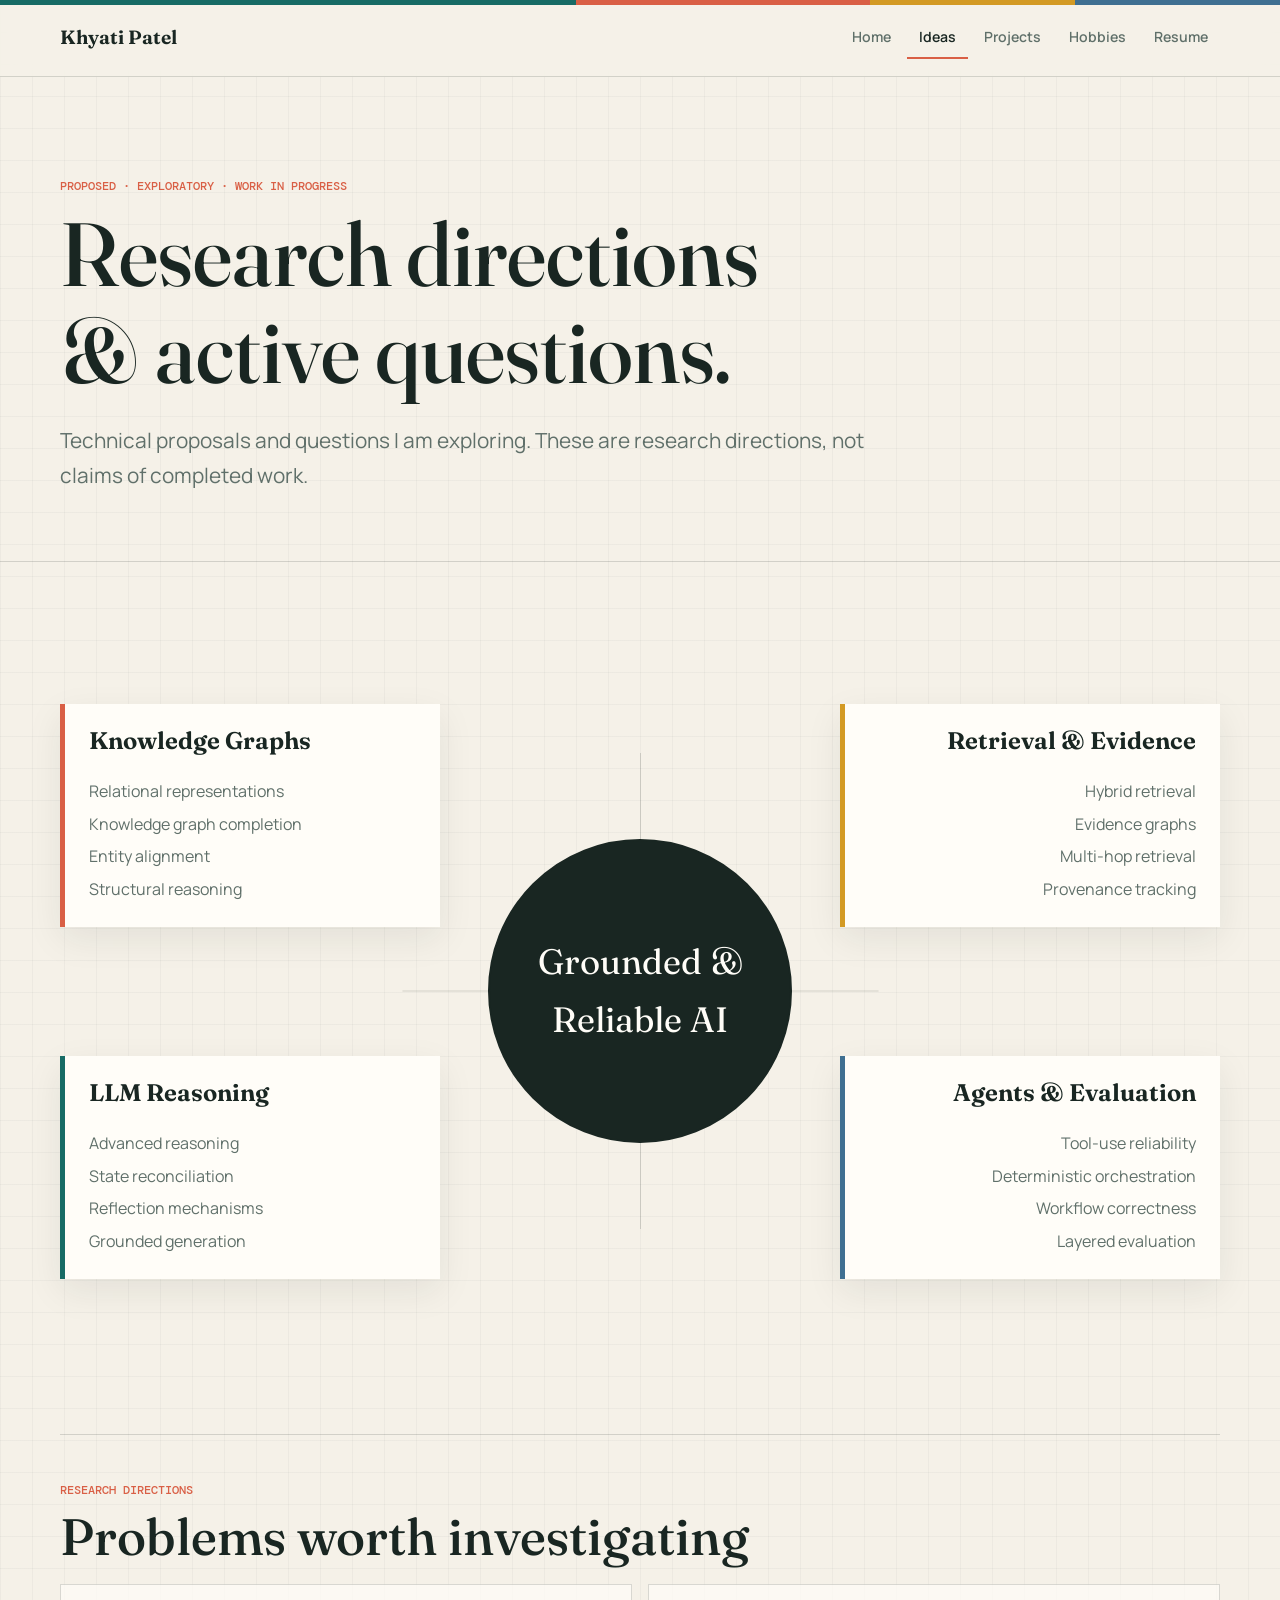
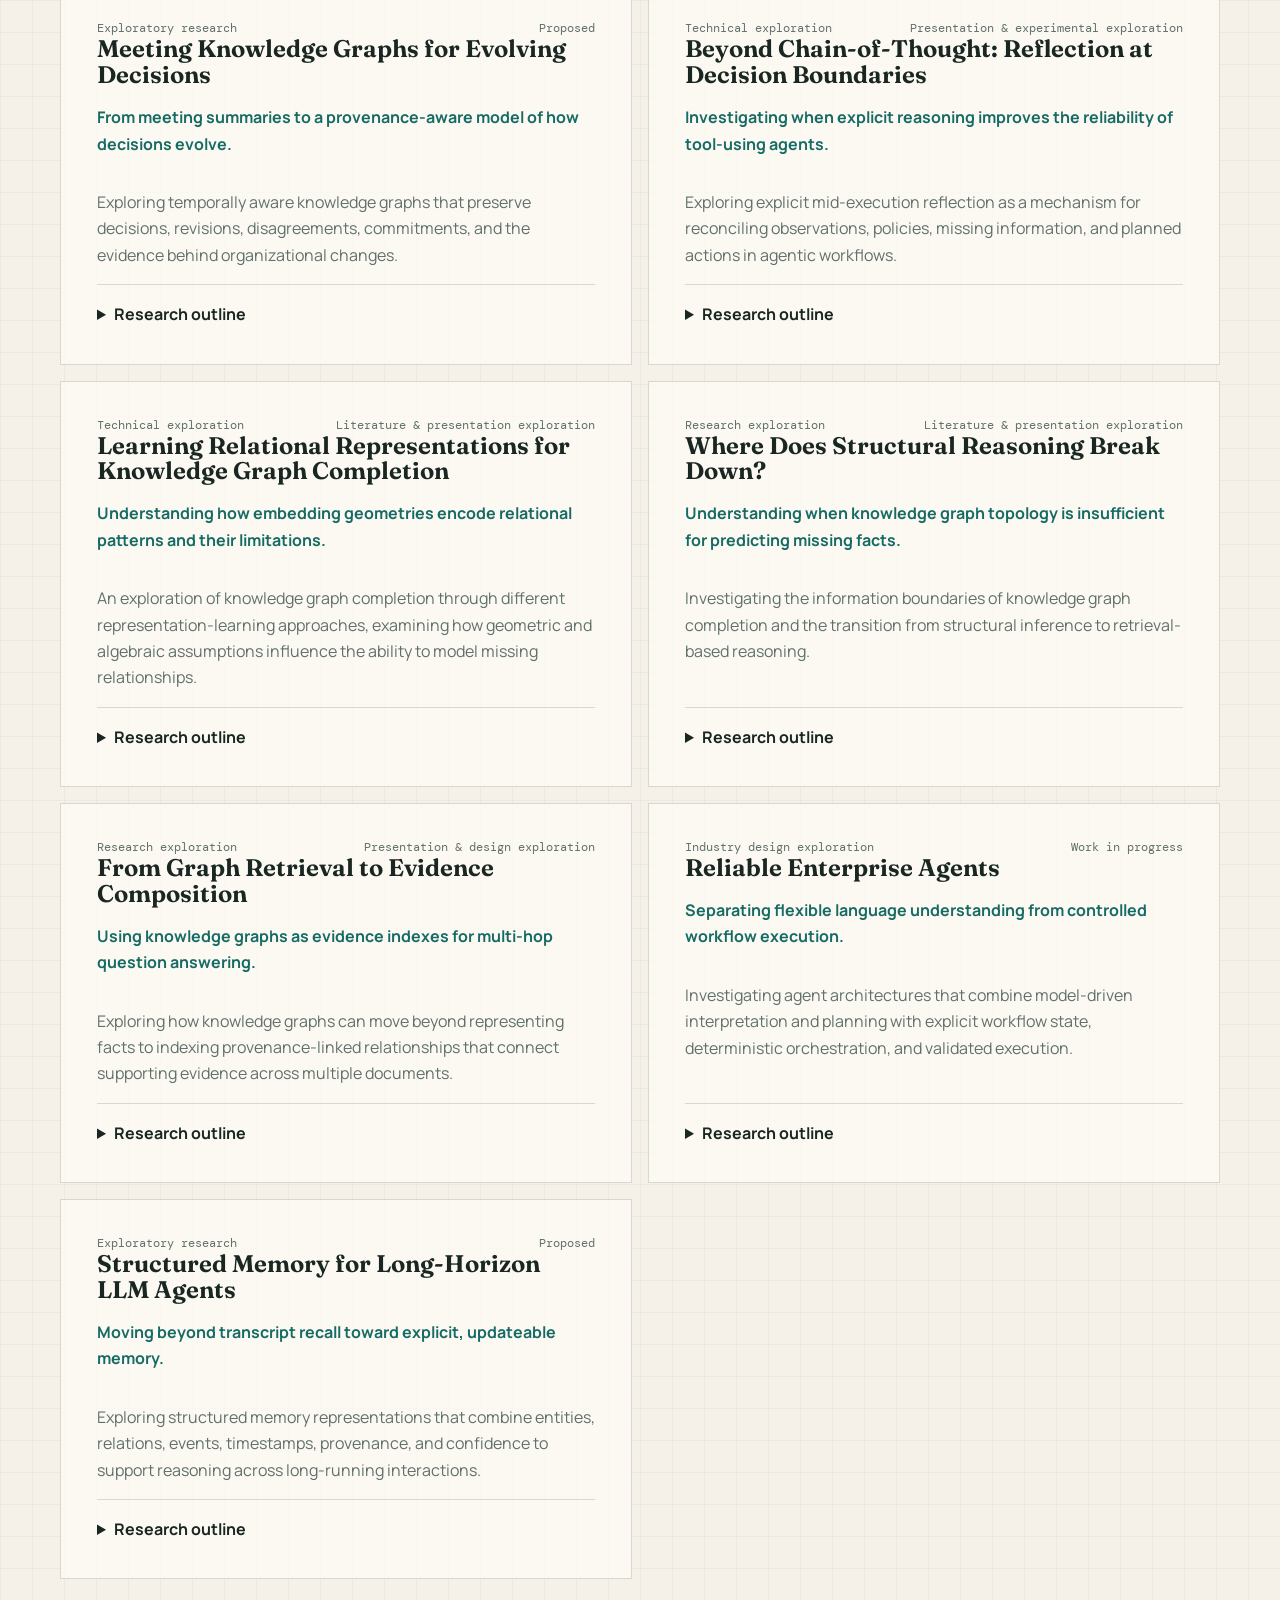
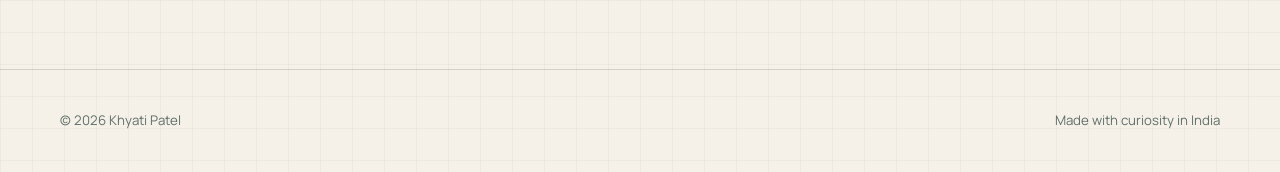
==== interests.html @ 3e325c34 "initial commit" ====
<!doctype html>
<html lang="en">
<head>
  <meta charset="utf-8">
  <meta name="viewport" content="width=device-width, initial-scale=1">
  <meta name="description" content="Exploratory research directions in knowledge graphs, retrieval, grounded LLMs, and reliable agents.">
  <title>Your Name | Research Ideas</title>
  <link rel="stylesheet" href="styles.css">
  <script src="site-data.js" defer></script>
  <script src="app.js" defer></script>
</head>
<body data-page="interests">
  <div data-site-header></div>
  <main id="main-content">
    <header class="page-heading">
      <div class="shell reveal">
        <p class="eyebrow">Proposed · Exploratory · Work in progress</p>
        <h1>Research directions & active questions.</h1>
        <p class="lede">Technical proposals and questions I am exploring. These are research directions, not claims of completed work.</p>
      </div>
    </header>
    <section class="shell page-content">
      <div class="mind-map" data-mind-map aria-label="Mind map of current interests"></div>
      <hr class="section-rule">
      <p class="eyebrow">Research directions</p>
      <h2>Problems worth investigating</h2>
      <div class="article-grid" data-articles></div>
    </section>
  </main>
  <div data-site-footer></div>
</body>
</html>
---- styles.css ----
@import url('https://fonts.googleapis.com/css2?family=DM+Mono:wght@400;500&family=Fraunces:opsz,wght@9..144,500;9..144,650&family=Manrope:wght@400;500;600;700&display=swap');

:root {
  --ink: #192622;
  --muted: #60706a;
  --paper: #f5f1e8;
  --paper-deep: #e9e1d2;
  --white: #fffdf8;
  --teal: #176b65;
  --coral: #d95f45;
  --gold: #d39a24;
  --blue: #3f6f91;
  --line: rgba(25, 38, 34, 0.16);
  --shadow: 0 22px 60px rgba(30, 50, 43, 0.12);
  --max-width: 1160px;
}

* { box-sizing: border-box; }
html { scroll-behavior: smooth; }
body {
  margin: 0;
  color: var(--ink);
  background:
    linear-gradient(rgba(25, 38, 34, 0.035) 1px, transparent 1px),
    linear-gradient(90deg, rgba(25, 38, 34, 0.035) 1px, transparent 1px),
    var(--paper);
  background-size: 32px 32px;
  font-family: "Manrope", sans-serif;
  line-height: 1.65;
}

body::before {
  content: "";
  position: fixed;
  inset: 0 0 auto;
  height: 5px;
  background: linear-gradient(90deg, var(--teal) 0 45%, var(--coral) 45% 68%, var(--gold) 68% 84%, var(--blue) 84%);
  z-index: 20;
}

a { color: inherit; }
img { display: block; max-width: 100%; }
button, a { -webkit-tap-highlight-color: transparent; }

.skip-link {
  position: fixed;
  top: -100px;
  left: 1rem;
  z-index: 30;
  padding: 0.7rem 1rem;
  background: var(--ink);
  color: var(--white);
}
.skip-link:focus { top: 1rem; }

.site-header {
  position: sticky;
  top: 0;
  z-index: 10;
  border-bottom: 1px solid var(--line);
  background: rgba(245, 241, 232, 0.93);
  backdrop-filter: blur(14px);
}
.nav-shell {
  width: min(calc(100% - 2rem), var(--max-width));
  min-height: 76px;
  margin: auto;
  display: flex;
  align-items: center;
  justify-content: space-between;
  gap: 2rem;
}
.wordmark {
  font-family: "Fraunces", serif;
  font-size: 1.2rem;
  font-weight: 650;
  text-decoration: none;
}
.site-nav { display: flex; gap: 0.25rem; }
.site-nav a {
  padding: 0.5rem 0.75rem;
  border-bottom: 2px solid transparent;
  color: var(--muted);
  font-size: 0.88rem;
  font-weight: 600;
  text-decoration: none;
}
.site-nav a:hover, .site-nav a:focus-visible, .site-nav a[aria-current="page"] {
  border-color: var(--coral);
  color: var(--ink);
}
.menu-button {
  display: none;
  width: 42px;
  height: 42px;
  border: 1px solid var(--line);
  background: transparent;
  color: var(--ink);
  cursor: pointer;
}
.menu-button svg { width: 20px; }

main { min-height: calc(100vh - 180px); }
.shell { width: min(calc(100% - 2rem), var(--max-width)); margin-inline: auto; }
.eyebrow {
  margin: 0 0 0.75rem;
  color: var(--coral);
  font: 500 0.75rem/1.2 "DM Mono", monospace;
  letter-spacing: 0;
  text-transform: uppercase;
}
h1, h2, h3 { margin-top: 0; font-family: "Fraunces", serif; line-height: 1.08; }
h1 { max-width: 13ch; margin-bottom: 1.5rem; font-size: clamp(2.8rem, 7vw, 6.5rem); font-weight: 500; }
h2 { margin-bottom: 1.25rem; font-size: clamp(2rem, 4vw, 3.7rem); font-weight: 500; }
h3 { font-size: 1.5rem; font-weight: 650; }
.lede { max-width: 62ch; color: var(--muted); font-size: clamp(1.05rem, 2vw, 1.3rem); }

.hero {
  min-height: calc(92vh - 76px);
  padding: clamp(2.5rem, 5vw, 4rem) 0 2.5rem;
  display: grid;
  grid-template-columns: minmax(0, 1.15fr) minmax(280px, 0.85fr);
  align-items: center;
  gap: clamp(2rem, 8vw, 7rem);
}
.hero-copy { padding-bottom: 2rem; }
.hero h1 { max-width: none; font-size: clamp(2.7rem, 3.8vw, 3.8rem); }
.hero-name { color: var(--teal); }
.hero-actions, .social-links { display: flex; flex-wrap: wrap; gap: 0.75rem; }
.hero-actions { margin-top: 2rem; }
.button {
  min-height: 46px;
  padding: 0.72rem 1rem;
  display: inline-flex;
  align-items: center;
  justify-content: center;
  gap: 0.55rem;
  border: 1px solid var(--ink);
  background: var(--ink);
  color: var(--white);
  font-weight: 700;
  text-decoration: none;
}
.button.secondary { background: transparent; color: var(--ink); }
.button:hover, .button:focus-visible { transform: translateY(-2px); box-shadow: 5px 5px 0 var(--gold); }
.button svg, .text-link svg { width: 18px; height: 18px; }

.portrait-wrap { position: relative; max-width: 430px; justify-self: end; }
.portrait-wrap::before {
  content: "";
  position: absolute;
  inset: 22px -18px -18px 22px;
  border: 2px solid var(--teal);
  z-index: -1;
}
.portrait {
  width: 100%;
  aspect-ratio: 4 / 5;
  object-fit: cover;
  border: 1px solid var(--line);
  box-shadow: var(--shadow);
  background: var(--paper-deep);
}
.availability {
  position: absolute;
  right: -1.25rem;
  bottom: 1.5rem;
  max-width: 185px;
  padding: 0.75rem 1rem;
  border-left: 4px solid var(--gold);
  background: var(--white);
  font: 500 0.78rem/1.45 "DM Mono", monospace;
  box-shadow: 0 10px 30px rgba(25, 38, 34, 0.15);
}

.intro-band { padding: clamp(4rem, 9vw, 8rem) 0; background: var(--ink); color: var(--white); }
.intro-grid { display: grid; grid-template-columns: 0.7fr 1.3fr; gap: 3rem; }
.intro-band .lede { color: #cbd4d0; }
.social-links { margin-top: 2rem; }
.social-links a { color: var(--white); text-underline-offset: 5px; }

.home-section { padding-block: clamp(4rem, 9vw, 8rem); }
.section-heading {
  margin-bottom: 3rem;
  display: grid;
  grid-template-columns: 1fr 1fr;
  align-items: end;
  gap: 2rem;
}
.section-heading h2 { margin-bottom: 0; }
.section-heading .text-link { justify-self: end; }
.interest-list { border-top: 1px solid var(--line); }
.interest-row {
  padding: 1.5rem 0;
  display: grid;
  grid-template-columns: 50px minmax(220px, 0.8fr) 1.2fr;
  gap: 1.5rem;
  border-bottom: 1px solid var(--line);
  align-items: baseline;
}
.interest-row > span { color: var(--coral); font: 500 0.75rem "DM Mono", monospace; }
.interest-row h3, .interest-row p { margin: 0; }
.interest-row p { color: var(--muted); }
.work-band { background: var(--paper-deep); }
.compact-grid .project-card { background: var(--white); }

.page-heading { padding: clamp(4rem, 8vw, 7rem) 0 3rem; border-bottom: 1px solid var(--line); }
.page-heading h1 { max-width: 14ch; }
.page-content { padding: clamp(3rem, 7vw, 6rem) 0; }

.hobby-grid, .project-grid, .article-grid { display: grid; grid-template-columns: repeat(2, 1fr); gap: 1rem; }
.hobby-card, .project-card, .article-card {
  min-width: 0;
  padding: clamp(1.4rem, 3vw, 2.25rem);
  border: 1px solid var(--line);
  background: rgba(255, 253, 248, 0.72);
}
.hobby-card { min-height: 280px; display: flex; flex-direction: column; }
.hobby-icon {
  width: 46px;
  height: 46px;
  margin-bottom: 3rem;
  display: grid;
  place-items: center;
  background: var(--gold);
  color: var(--ink);
}
.hobby-icon svg { width: 23px; }
.text-card {
  min-height: 260px;
  display: flex;
  flex-direction: column;
  background: rgba(255, 253, 248, 0.8);
}
.text-card.has-gallery {
  padding: 0;
  overflow: hidden;
}
.hobby-gallery {
  display: grid;
  grid-template-columns: repeat(auto-fit, minmax(120px, 1fr));
  gap: 0.5rem;
  padding: 0.75rem;
}
.hobby-gallery img {
  width: 100%;
  height: 130px;
  object-fit: cover;
  display: block;
  border: 1px solid var(--line);
  border-radius: 0.25rem;
}
.hobby-text {
  padding: 1.4rem 1.4rem 1.8rem;
}
.text-card .hobby-icon {
  margin-bottom: 1.5rem;
}
.text-card h3 {
  margin-bottom: 0.75rem;
}
.card-copy { color: var(--muted); }
.card-detail { margin-top: auto; padding-top: 1.5rem; font: 400 0.78rem/1.6 "DM Mono", monospace; }

.project-grid { grid-template-columns: repeat(3, 1fr); }
.project-card { min-height: 340px; display: flex; flex-direction: column; border-top: 5px solid var(--teal); }
.project-status { color: var(--coral); font: 500 0.75rem "DM Mono", monospace; text-transform: uppercase; }
.project-advisor {
  margin: 0 0 1rem;
  color: var(--teal);
  font: 500 0.76rem "DM Mono", monospace;
}
.project-bullets {
  margin: 0;
  padding-left: 1.1rem;
  color: var(--muted);
}
.project-bullets li + li { margin-top: 0.45rem; }
.tags { display: flex; flex-wrap: wrap; gap: 0.4rem; margin: 1.5rem 0; }
.tag { padding: 0.25rem 0.55rem; background: var(--paper-deep); font: 400 0.72rem "DM Mono", monospace; }
.project-links { display: flex; gap: 1rem; margin-top: auto; }
.text-link { display: inline-flex; align-items: center; gap: 0.35rem; font-weight: 700; text-underline-offset: 4px; }

.mind-map {
  position: relative;
  min-height: 680px;
  display: grid;
  grid-template-columns: 1fr 0.8fr 1fr;
  grid-template-rows: 1fr 1fr;
  gap: 1.5rem 3rem;
  align-items: center;
}
.mind-map::before, .mind-map::after {
  content: "";
  position: absolute;
  left: 50%;
  top: 15%;
  width: 1px;
  height: 70%;
  background: var(--line);
  z-index: -1;
}
.mind-map::after { transform: rotate(90deg); }
.map-center {
  grid-column: 2;
  grid-row: 1 / 3;
  aspect-ratio: 1;
  display: grid;
  place-items: center;
  padding: 1rem;
  border: 2px solid var(--ink);
  border-radius: 50%;
  background: var(--ink);
  color: var(--white);
  text-align: center;
  font-family: "Fraunces", serif;
  font-size: clamp(1.3rem, 3vw, 2.2rem);
}
.map-branch { padding: 1.5rem; border-left: 5px solid var(--branch-color); background: var(--white); box-shadow: 0 12px 34px rgba(25, 38, 34, 0.08); }
.map-branch:nth-of-type(2), .map-branch:nth-of-type(4) { text-align: right; }
.map-branch ul { margin: 0; padding: 0; list-style: none; color: var(--muted); }
.map-branch li + li { margin-top: 0.4rem; }
.map-branch[data-color="coral"] { --branch-color: var(--coral); }
.map-branch[data-color="gold"] { --branch-color: var(--gold); }
.map-branch[data-color="teal"] { --branch-color: var(--teal); }
.map-branch[data-color="blue"] { --branch-color: var(--blue); }

.section-rule { margin: clamp(4rem, 8vw, 7rem) 0 3rem; border: 0; border-top: 1px solid var(--line); }
.article-card { min-height: 230px; }
.article-meta { display: flex; justify-content: space-between; gap: 1rem; color: var(--muted); font: 400 0.72rem "DM Mono", monospace; }
.idea-card { display: flex; flex-direction: column; }
.idea-subtitle { margin-top: -0.5rem; color: var(--teal); font-weight: 700; }
.idea-card details { margin-top: auto; padding-top: 1rem; border-top: 1px solid var(--line); }
.idea-card summary { cursor: pointer; font-weight: 700; }
.idea-details { padding-top: 1rem; color: var(--muted); }
.idea-details h4 { margin: 1rem 0 0.25rem; color: var(--ink); font: 500 0.75rem "DM Mono", monospace; text-transform: uppercase; }
.idea-details p { margin: 0; }

.site-footer { padding: 2.5rem 0; border-top: 1px solid var(--line); }
.footer-inner { display: flex; justify-content: space-between; gap: 2rem; color: var(--muted); font-size: 0.83rem; }

.reveal { animation: reveal 650ms ease both; }
.reveal-delay { animation-delay: 120ms; }
@keyframes reveal { from { opacity: 0; transform: translateY(18px); } to { opacity: 1; transform: none; } }
@media (prefers-reduced-motion: reduce) { *, *::before, *::after { scroll-behavior: auto !important; animation: none !important; transition: none !important; } }

@media (max-width: 820px) {
  .menu-button { display: grid; place-items: center; }
  .site-nav {
    position: absolute;
    inset: 76px 0 auto;
    padding: 0.75rem 1rem 1rem;
    display: none;
    flex-direction: column;
    border-bottom: 1px solid var(--line);
    background: var(--paper);
  }
  .site-nav[data-open="true"] { display: flex; }
  .site-nav a { padding: 0.75rem; }
  .hero { min-height: auto; grid-template-columns: 1fr; }
  .portrait-wrap { width: min(90%, 430px); justify-self: center; }
  .intro-grid, .project-grid, .section-heading { grid-template-columns: 1fr; }
  .section-heading .text-link { justify-self: start; }
  .interest-row { grid-template-columns: 36px 1fr; }
  .interest-row p { grid-column: 2; }
  .mind-map { min-height: 0; grid-template-columns: 1fr; grid-template-rows: auto; gap: 1rem; }
  .mind-map::before, .mind-map::after { display: none; }
  .map-center { grid-column: 1; grid-row: 1; width: 190px; justify-self: center; }
  .map-branch:nth-of-type(n) { text-align: left; }
}

@media (max-width: 560px) {
  .hobby-grid, .article-grid { grid-template-columns: 1fr; }
  .availability { right: -0.5rem; }
  .footer-inner { flex-direction: column; gap: 0.5rem; }
}
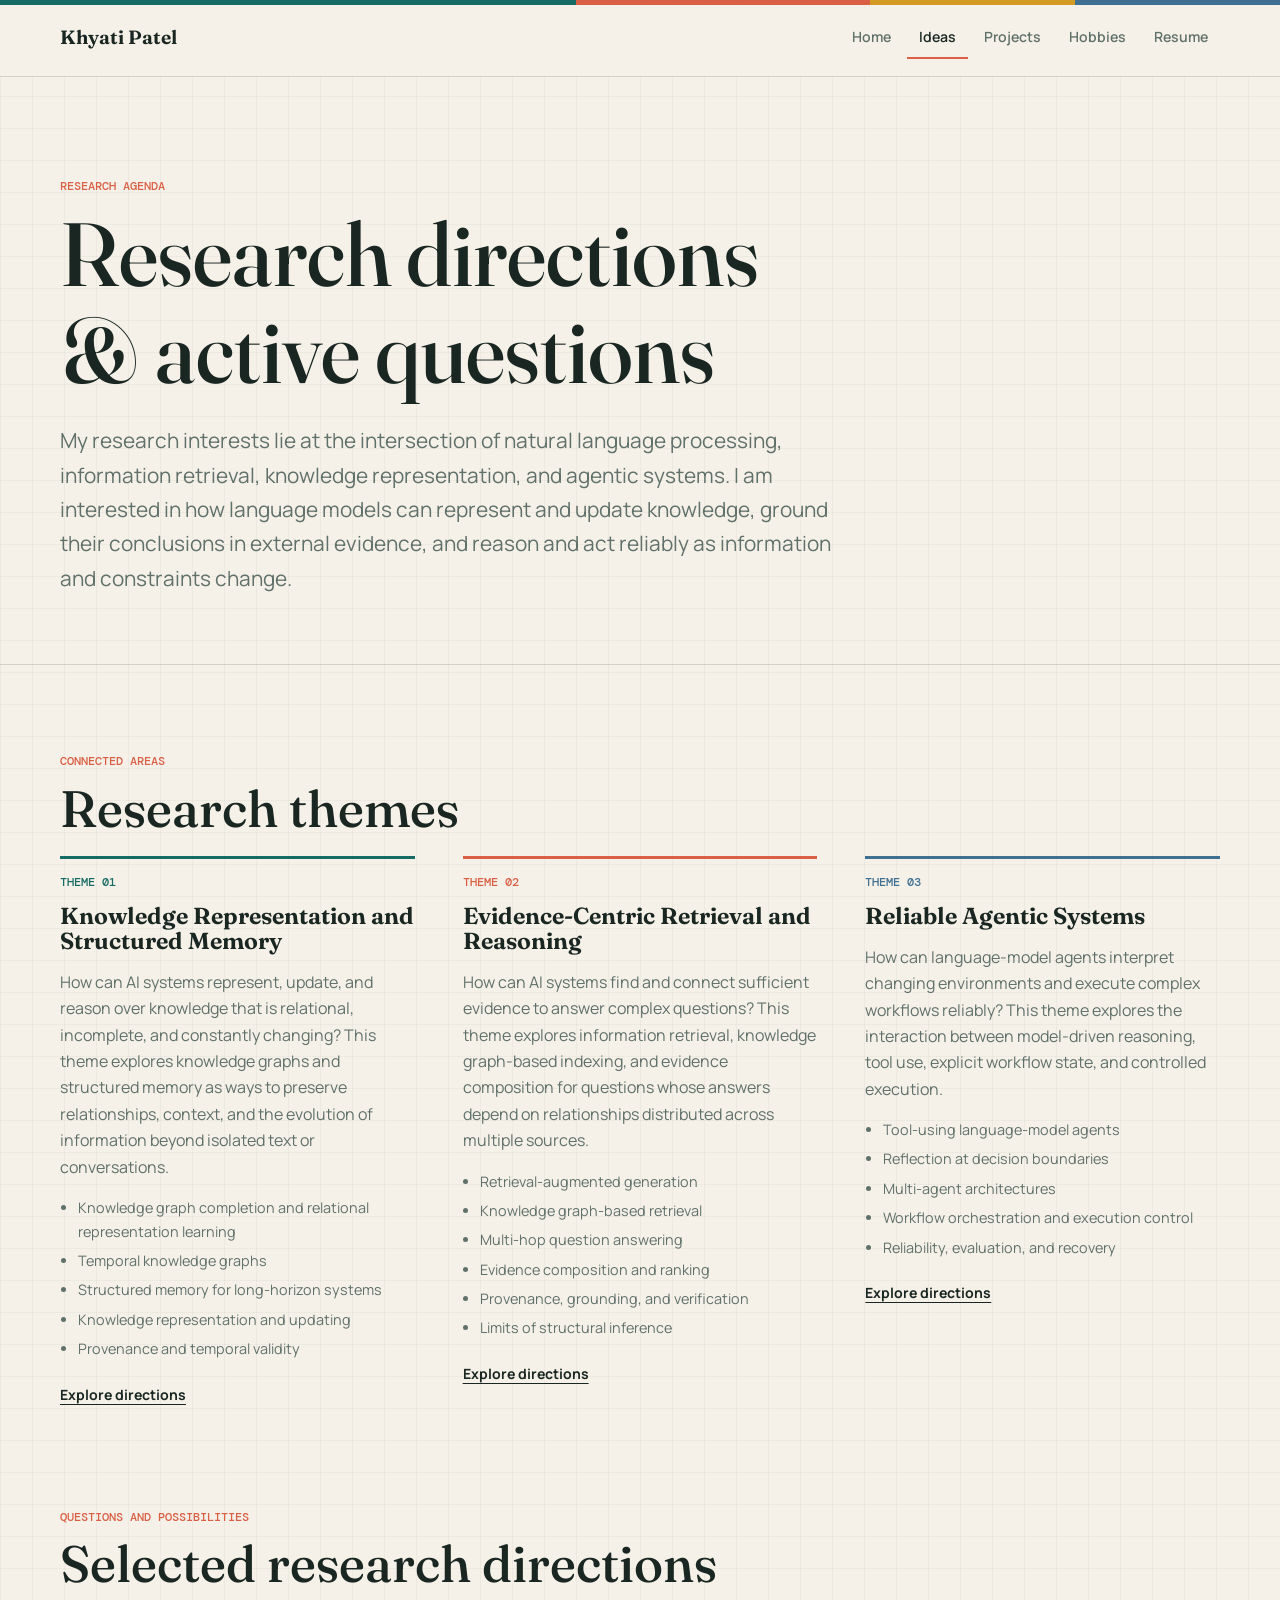
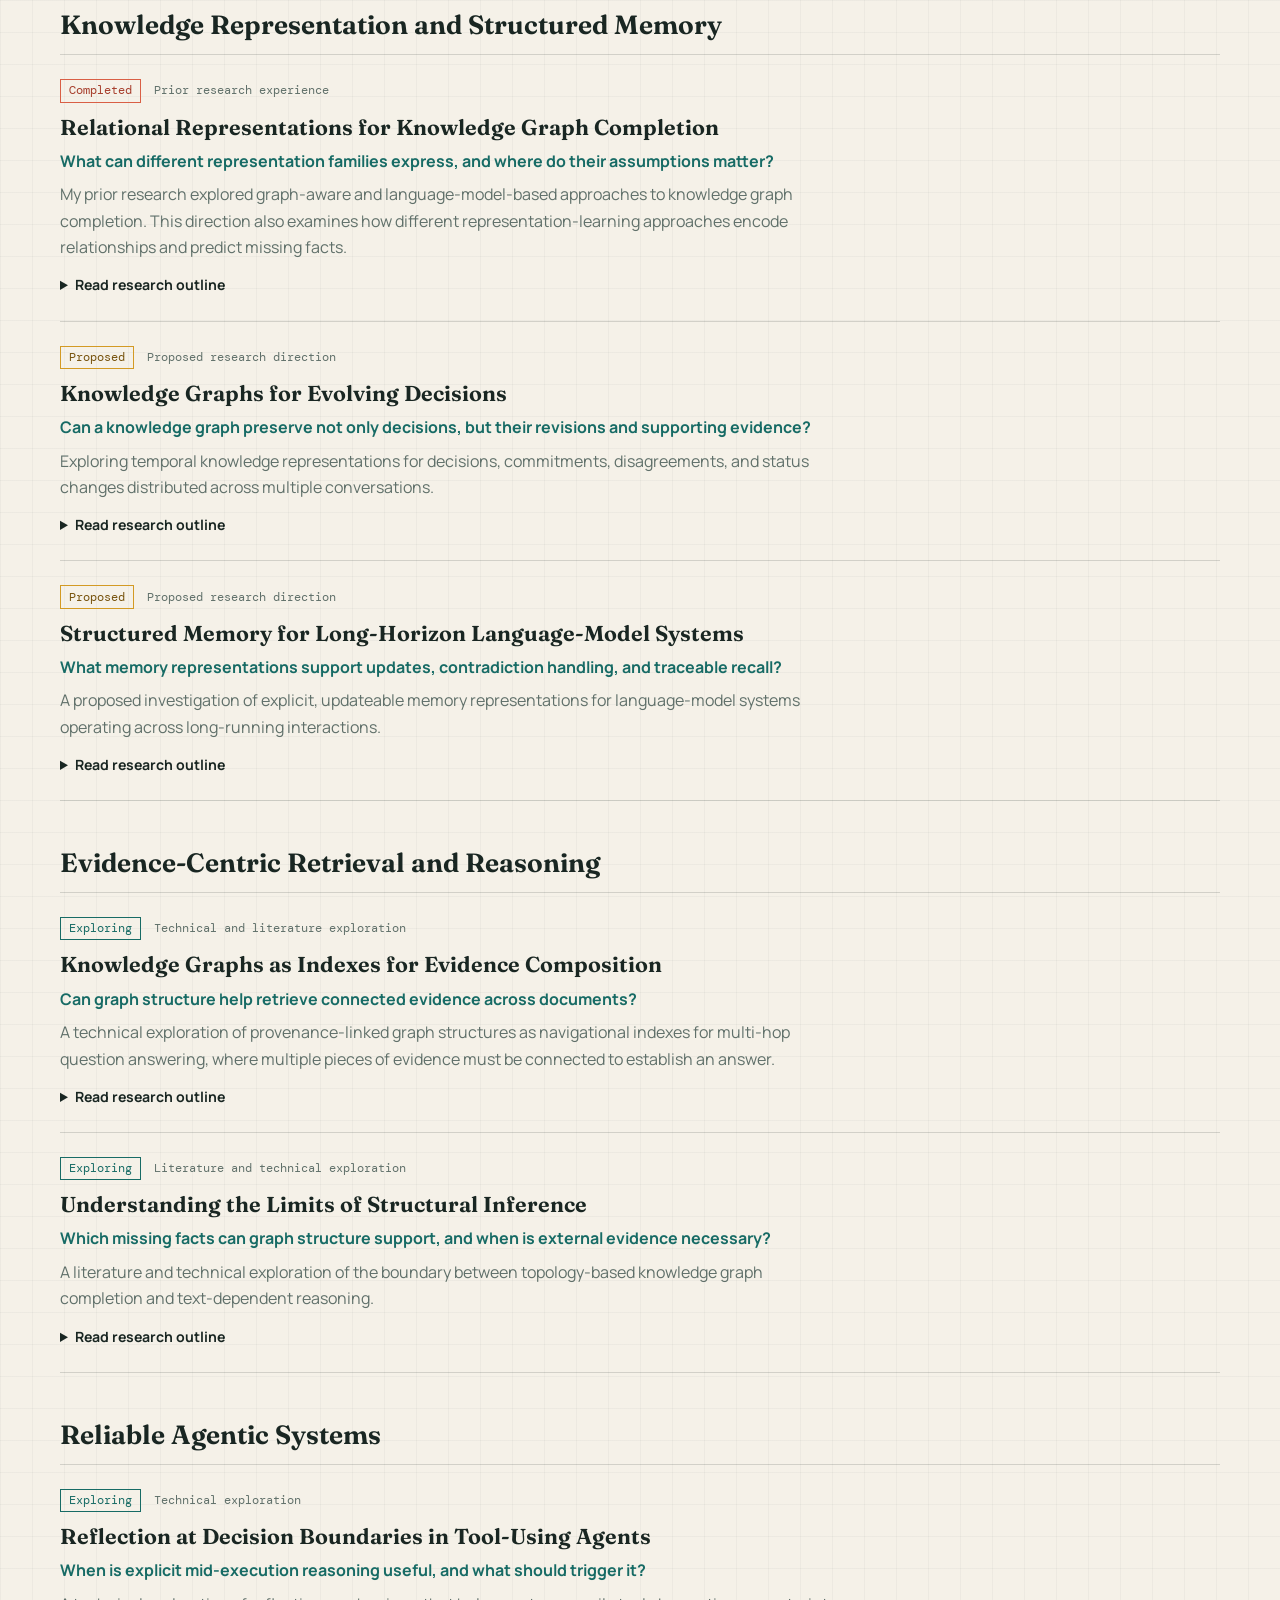
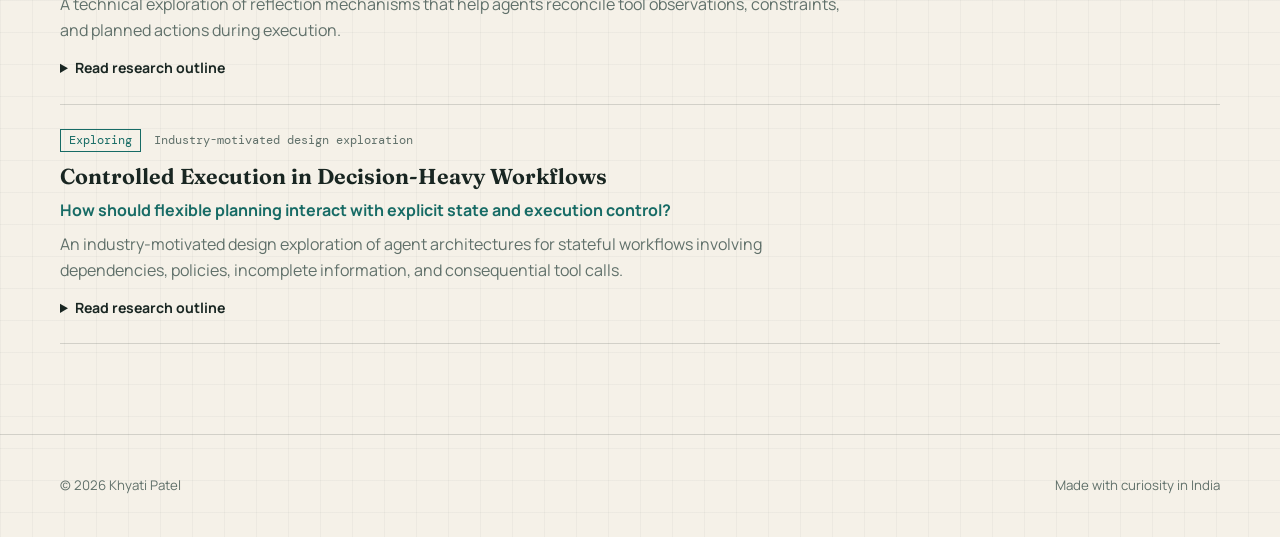
==== commit e8fcdd75: "enhancements_1" ====
--- a/interests.html
+++ b/interests.html
@@ -3,8 +3,8 @@
 <head>
   <meta charset="utf-8">
   <meta name="viewport" content="width=device-width, initial-scale=1">
-  <meta name="description" content="Exploratory research directions in knowledge graphs, retrieval, grounded LLMs, and reliable agents.">
-  <title>Your Name | Research Ideas</title>
+  <meta name="description" content="Research themes and selected directions in structured knowledge, evidence-centric retrieval, and reliable agentic systems.">
+  <title>Your Name | Research Agenda</title>
   <link rel="stylesheet" href="styles.css">
   <script src="site-data.js" defer></script>
   <script src="app.js" defer></script>
@@ -14,17 +14,22 @@
   <main id="main-content">
     <header class="page-heading">
       <div class="shell reveal">
-        <p class="eyebrow">Proposed · Exploratory · Work in progress</p>
-        <h1>Research directions & active questions.</h1>
-        <p class="lede">Technical proposals and questions I am exploring. These are research directions, not claims of completed work.</p>
+        <p class="eyebrow">Research agenda</p>
+        <h1>Reliable language-model systems.</h1>
+        <p class="lede" data-research-introduction></p>
       </div>
     </header>
     <section class="shell page-content">
-      <div class="mind-map" data-mind-map aria-label="Mind map of current interests"></div>
-      <hr class="section-rule">
-      <p class="eyebrow">Research directions</p>
-      <h2>Problems worth investigating</h2>
-      <div class="article-grid" data-articles></div>
+      <section class="research-section" aria-labelledby="research-themes-heading">
+        <p class="eyebrow">Connected areas</p>
+        <h2 id="research-themes-heading">Research themes</h2>
+        <div class="research-themes" data-research-themes></div>
+      </section>
+      <section class="research-section directions-section" aria-labelledby="research-directions-heading">
+        <p class="eyebrow">Questions and possibilities</p>
+        <h2 id="research-directions-heading">Selected research directions</h2>
+        <div class="research-directions" data-research-directions></div>
+      </section>
     </section>
   </main>
   <div data-site-footer></div>
--- a/styles.css
+++ b/styles.css
@@ -263,13 +263,18 @@
 .card-detail { margin-top: auto; padding-top: 1.5rem; font: 400 0.78rem/1.6 "DM Mono", monospace; }
 
 .project-grid { grid-template-columns: repeat(3, 1fr); }
-.project-card { min-height: 340px; display: flex; flex-direction: column; border-top: 5px solid var(--teal); }
+.project-card { min-height: 0; display: flex; flex-direction: column; border-top: 5px solid var(--teal); }
 .project-status { color: var(--coral); font: 500 0.75rem "DM Mono", monospace; text-transform: uppercase; }
+.project-card h3 { margin-bottom: 1rem; }
 .project-advisor {
   margin: 0 0 1rem;
   color: var(--teal);
   font: 500 0.76rem "DM Mono", monospace;
 }
+.project-details { margin-top: 1rem; padding-top: 0.8rem; border-top: 1px solid var(--line); }
+.project-details summary { color: var(--teal); cursor: pointer; font-weight: 700; }
+.project-details summary:hover, .project-details summary:focus-visible { color: var(--coral); }
+.project-details .tags { margin-bottom: 0; }
 .project-bullets {
   margin: 0;
   padding-left: 1.1rem;
@@ -324,6 +329,43 @@
 .map-branch[data-color="gold"] { --branch-color: var(--gold); }
 .map-branch[data-color="teal"] { --branch-color: var(--teal); }
 .map-branch[data-color="blue"] { --branch-color: var(--blue); }
+
+.research-section + .research-section { margin-top: clamp(4rem, 8vw, 7rem); }
+.research-themes { display: grid; grid-template-columns: repeat(3, minmax(0, 1fr)); gap: clamp(1.5rem, 4vw, 3rem); }
+.research-theme {
+  --theme-accent: var(--teal);
+  padding-top: 1rem;
+  border-top: 3px solid var(--theme-accent);
+}
+.research-theme[data-theme="evidence-retrieval"] { --theme-accent: var(--coral); }
+.research-theme[data-theme="reliable-agents"] { --theme-accent: var(--blue); }
+.theme-number { margin: 0 0 0.8rem; color: var(--theme-accent); font: 500 0.72rem "DM Mono", monospace; text-transform: uppercase; }
+.research-theme h3 { margin-bottom: 0.8rem; font-size: 1.45rem; }
+.theme-description { color: var(--muted); }
+.theme-topics { margin: 1rem 0 1.25rem; padding-left: 1.1rem; color: var(--muted); font-size: 0.9rem; }
+.theme-topics li + li { margin-top: 0.35rem; }
+.theme-link { color: var(--ink); font-size: 0.88rem; font-weight: 700; text-underline-offset: 4px; }
+.direction-theme + .direction-theme { margin-top: 3rem; }
+.direction-theme { scroll-margin-top: 6rem; }
+.direction-theme > h3 { margin-bottom: 0; padding-bottom: 0.9rem; border-bottom: 1px solid var(--line); font-size: 1.65rem; }
+.research-direction { padding: 1.5rem 0; border-bottom: 1px solid var(--line); }
+.direction-meta { margin-bottom: 0.75rem; display: flex; flex-wrap: wrap; align-items: center; gap: 0.45rem 0.8rem; color: var(--muted); font: 400 0.72rem "DM Mono", monospace; }
+.direction-status { padding: 0.2rem 0.5rem; border: 1px solid var(--line); color: var(--ink); }
+.direction-status[data-status="proposed"] { border-color: var(--gold); color: #76520c; }
+.direction-status[data-status="exploring"] { border-color: var(--teal); color: var(--teal); }
+.direction-status[data-status="active"] { border-color: var(--blue); color: var(--blue); }
+.direction-status[data-status="completed"] { border-color: var(--coral); color: #a63d2b; }
+.research-direction h4 { margin: 0 0 0.45rem; font: 650 1.35rem/1.2 "Fraunces", serif; }
+.direction-subtitle { margin: 0 0 0.45rem; color: var(--teal); font-weight: 700; }
+.direction-overview { max-width: 78ch; margin: 0; color: var(--muted); }
+.research-direction details { margin-top: 0.8rem; }
+.research-direction summary { width: fit-content; color: var(--ink); cursor: pointer; font-size: 0.88rem; font-weight: 700; text-underline-offset: 4px; }
+.research-direction summary:hover, .research-direction summary:focus-visible, .theme-link:hover, .theme-link:focus-visible { color: var(--coral); }
+.direction-details { max-width: 78ch; padding-top: 0.6rem; color: var(--muted); }
+.direction-details h5 { margin: 1rem 0 0.25rem; color: var(--ink); font: 500 0.72rem "DM Mono", monospace; text-transform: uppercase; }
+.direction-details p { margin: 0; }
+.direction-details ul { margin: 0; padding-left: 1.2rem; }
+.direction-details li + li { margin-top: 0.35rem; }
 
 .section-rule { margin: clamp(4rem, 8vw, 7rem) 0 3rem; border: 0; border-top: 1px solid var(--line); }
 .article-card { min-height: 230px; }
@@ -359,7 +401,7 @@
   .site-nav a { padding: 0.75rem; }
   .hero { min-height: auto; grid-template-columns: 1fr; }
   .portrait-wrap { width: min(90%, 430px); justify-self: center; }
-  .intro-grid, .project-grid, .section-heading { grid-template-columns: 1fr; }
+  .intro-grid, .project-grid, .section-heading, .research-themes { grid-template-columns: 1fr; }
   .section-heading .text-link { justify-self: start; }
   .interest-row { grid-template-columns: 36px 1fr; }
   .interest-row p { grid-column: 2; }
